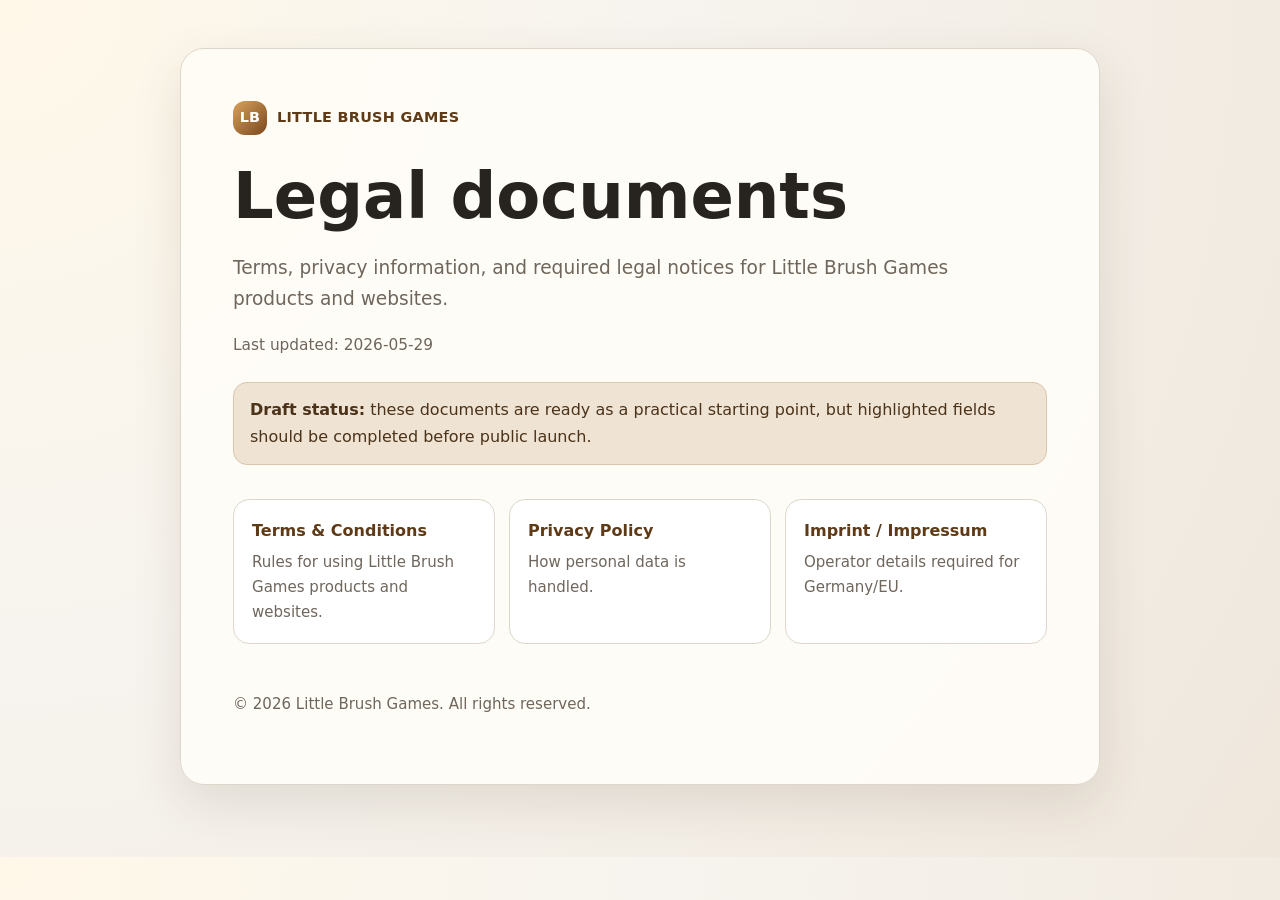
==== index.html @ 6769c015 "Add legal pages for GitHub Pages" ====
<!doctype html>
<html lang="en">
<head>
  <meta charset="utf-8">
  <meta name="viewport" content="width=device-width, initial-scale=1">
  <title>Little Brush Games — Legal</title>
  <meta name="description" content="Legal documents for Little Brush Games.">
  <link rel="stylesheet" href="styles.css">
</head>
<body>
  <main class="wrapper">
    <section class="card">
      <div class="brand"><span class="brand-mark">LB</span> Little Brush Games</div>
      <h1>Legal documents</h1>
      <p class="lead">Terms, privacy information, and required legal notices for Little Brush Games products and websites.</p>
      <p class="meta">Last updated: 2026-05-29</p>

      <div class="notice">
        <strong>Draft status:</strong> these documents are ready as a practical starting point, but highlighted fields should be completed before public launch.
      </div>

      <nav class="nav" aria-label="Legal documents">
        <a href="terms.html">Terms &amp; Conditions <span>Rules for using Little Brush Games products and websites.</span></a>
        <a href="privacy.html">Privacy Policy <span>How personal data is handled.</span></a>
        <a href="imprint.html">Imprint / Impressum <span>Operator details required for Germany/EU.</span></a>
      </nav>

      <p class="footer">© 2026 Little Brush Games. All rights reserved.</p>
    </section>
  </main>
</body>
</html>
---- styles.css ----
:root {
  color-scheme: light dark;
  --bg: #f7f4ef;
  --paper: #fffdf8;
  --ink: #27231f;
  --muted: #6f665c;
  --line: #ded6ca;
  --accent: #8a5a2b;
  --accent-dark: #5e3a17;
  --todo-bg: #fff3cd;
  --todo-ink: #5c4300;
}

* { box-sizing: border-box; }

body {
  margin: 0;
  font-family: Inter, ui-sans-serif, system-ui, -apple-system, BlinkMacSystemFont, "Segoe UI", sans-serif;
  background: radial-gradient(circle at top left, #fff8e9 0, var(--bg) 42%, #efe7dc 100%);
  color: var(--ink);
  line-height: 1.65;
}

.wrapper {
  width: min(920px, calc(100% - 32px));
  margin: 0 auto;
  padding: 48px 0 72px;
}

.card {
  background: rgba(255, 253, 248, 0.92);
  border: 1px solid var(--line);
  border-radius: 24px;
  box-shadow: 0 18px 50px rgba(73, 51, 29, 0.12);
  padding: clamp(24px, 5vw, 52px);
}

.brand {
  display: inline-flex;
  align-items: center;
  gap: 10px;
  color: var(--accent-dark);
  font-weight: 750;
  letter-spacing: 0.02em;
  text-transform: uppercase;
  font-size: 0.9rem;
}

.brand-mark {
  width: 34px;
  height: 34px;
  border-radius: 12px;
  background: linear-gradient(135deg, #d8a35d, #7b471d);
  display: inline-grid;
  place-items: center;
  color: white;
  font-weight: 900;
}

h1, h2, h3 { line-height: 1.18; }
h1 { font-size: clamp(2.1rem, 6vw, 4rem); margin: 24px 0 16px; }
h2 { font-size: clamp(1.35rem, 3vw, 1.85rem); margin-top: 42px; }
h3 { font-size: 1.1rem; margin-top: 28px; }

p, li { color: var(--ink); }
.lead { font-size: 1.16rem; color: var(--muted); max-width: 720px; }
.meta { color: var(--muted); font-size: 0.96rem; }

.nav {
  display: grid;
  grid-template-columns: repeat(auto-fit, minmax(210px, 1fr));
  gap: 14px;
  margin-top: 34px;
}

.nav a {
  display: block;
  padding: 18px;
  border: 1px solid var(--line);
  border-radius: 16px;
  background: white;
  color: var(--accent-dark);
  text-decoration: none;
  font-weight: 700;
}

.nav a span {
  display: block;
  color: var(--muted);
  font-weight: 500;
  font-size: 0.94rem;
  margin-top: 6px;
}

a { color: var(--accent-dark); }

.notice, .todo {
  border-radius: 14px;
  padding: 14px 16px;
}

.notice {
  background: #efe4d4;
  border: 1px solid #d9c6ad;
  color: #4b3219;
  margin: 24px 0;
}

.todo {
  display: inline-block;
  background: var(--todo-bg);
  color: var(--todo-ink);
  border: 1px solid #efd27a;
  font-weight: 700;
}

hr {
  border: 0;
  border-top: 1px solid var(--line);
  margin: 40px 0;
}

.footer {
  margin-top: 48px;
  color: var(--muted);
  font-size: 0.94rem;
}

@media (prefers-color-scheme: dark) {
  :root {
    --bg: #171310;
    --paper: #211b16;
    --ink: #f4eadf;
    --muted: #c8b6a3;
    --line: #3d3027;
    --accent: #d9a15a;
    --accent-dark: #f0bd78;
  }
  body { background: radial-gradient(circle at top left, #2d2117 0, var(--bg) 48%, #100d0b 100%); }
  .card { background: rgba(33, 27, 22, 0.95); }
  .nav a { background: #261f19; }
  .notice { background: #352817; border-color: #5d4728; color: #f2dcc0; }
}
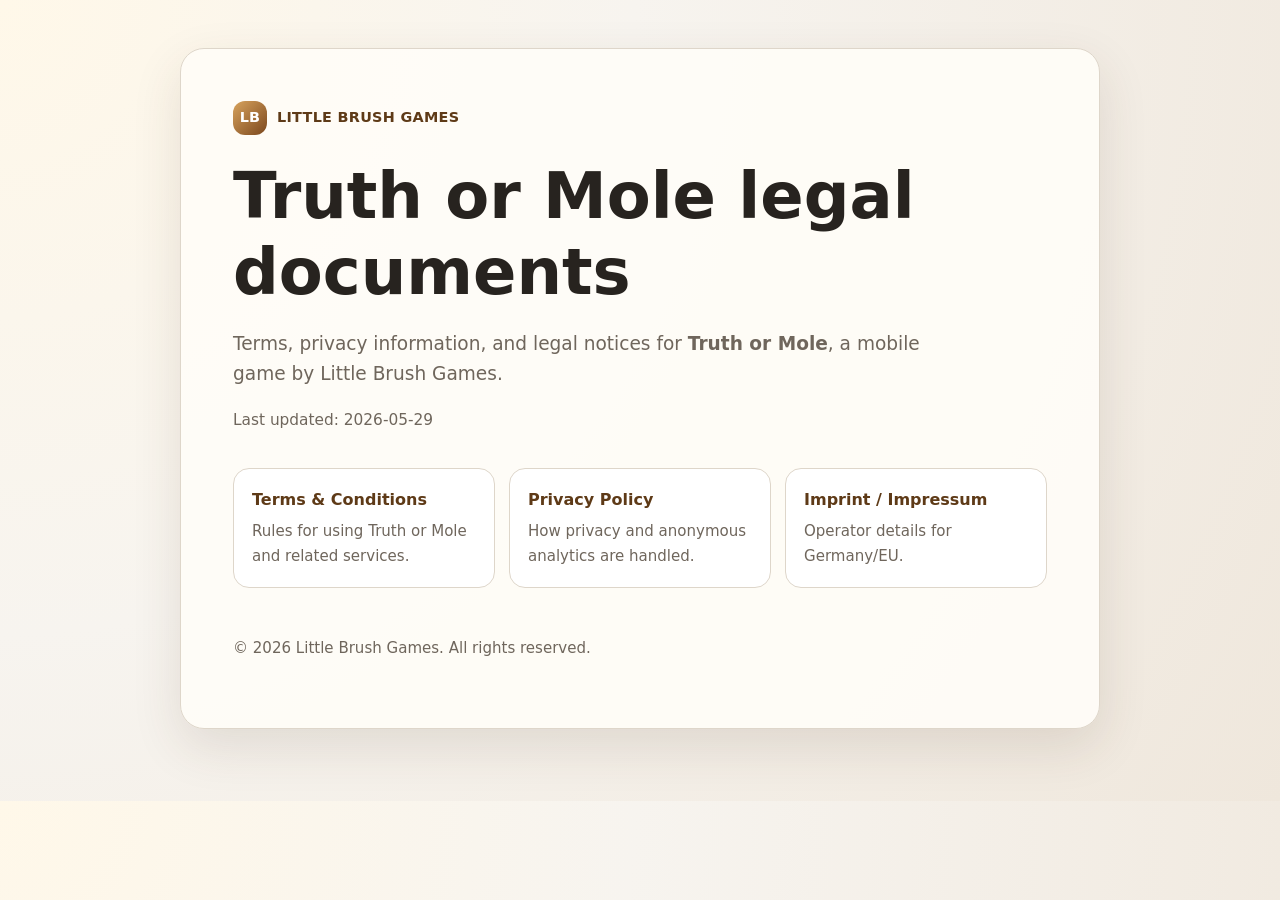
==== commit 71749c4e: "Customize legal pages for Truth or Mole" ====
--- a/index.html
+++ b/index.html
@@ -3,26 +3,22 @@
 <head>
   <meta charset="utf-8">
   <meta name="viewport" content="width=device-width, initial-scale=1">
-  <title>Little Brush Games — Legal</title>
-  <meta name="description" content="Legal documents for Little Brush Games.">
+  <title>Truth or Mole — Legal</title>
+  <meta name="description" content="Legal documents for Truth or Mole by Little Brush Games.">
   <link rel="stylesheet" href="styles.css">
 </head>
 <body>
   <main class="wrapper">
     <section class="card">
       <div class="brand"><span class="brand-mark">LB</span> Little Brush Games</div>
-      <h1>Legal documents</h1>
-      <p class="lead">Terms, privacy information, and required legal notices for Little Brush Games products and websites.</p>
+      <h1>Truth or Mole legal documents</h1>
+      <p class="lead">Terms, privacy information, and legal notices for <strong>Truth or Mole</strong>, a mobile game by Little Brush Games.</p>
       <p class="meta">Last updated: 2026-05-29</p>
 
-      <div class="notice">
-        <strong>Draft status:</strong> these documents are ready as a practical starting point, but highlighted fields should be completed before public launch.
-      </div>
-
       <nav class="nav" aria-label="Legal documents">
-        <a href="terms.html">Terms &amp; Conditions <span>Rules for using Little Brush Games products and websites.</span></a>
-        <a href="privacy.html">Privacy Policy <span>How personal data is handled.</span></a>
-        <a href="imprint.html">Imprint / Impressum <span>Operator details required for Germany/EU.</span></a>
+        <a href="terms.html">Terms &amp; Conditions <span>Rules for using Truth or Mole and related services.</span></a>
+        <a href="privacy.html">Privacy Policy <span>How privacy and anonymous analytics are handled.</span></a>
+        <a href="imprint.html">Imprint / Impressum <span>Operator details for Germany/EU.</span></a>
       </nav>
 
       <p class="footer">© 2026 Little Brush Games. All rights reserved.</p>
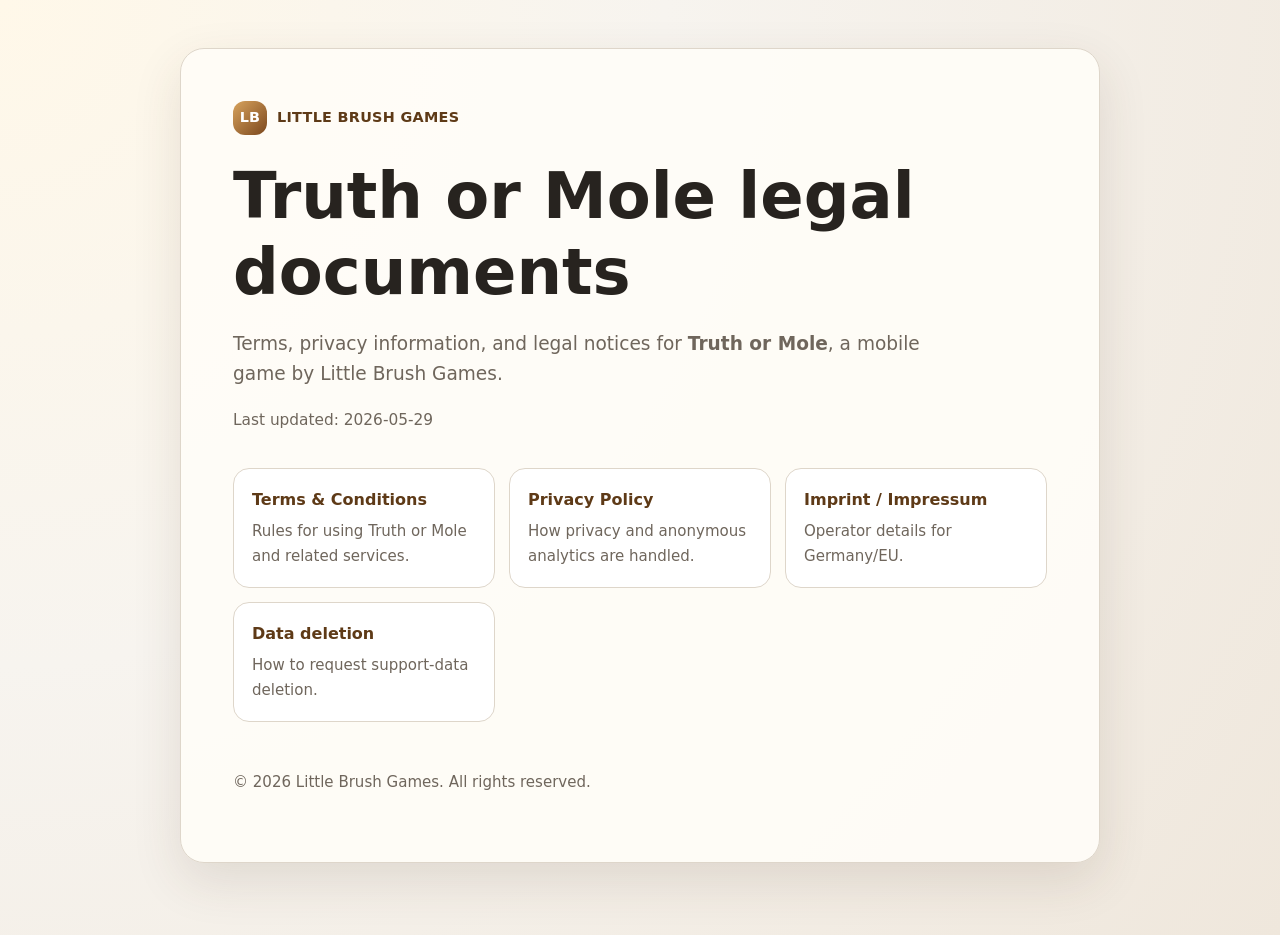
==== commit c1b0312f: "Polish legal site metadata and app store links" ====
--- a/index.html
+++ b/index.html
@@ -5,6 +5,13 @@
   <meta name="viewport" content="width=device-width, initial-scale=1">
   <title>Truth or Mole — Legal</title>
   <meta name="description" content="Legal documents for Truth or Mole by Little Brush Games.">
+  <link rel="canonical" href="https://legal.littlebrushgames.com/">
+  <meta property="og:title" content="Truth or Mole — Legal">
+  <meta property="og:description" content="Legal documents for Truth or Mole by Little Brush Games.">
+  <meta property="og:type" content="website">
+  <meta property="og:url" content="https://legal.littlebrushgames.com/">
+  <meta property="og:site_name" content="Little Brush Games">
+  <meta name="twitter:card" content="summary">
   <link rel="stylesheet" href="styles.css">
 </head>
 <body>
@@ -19,6 +26,7 @@
         <a href="terms.html">Terms &amp; Conditions <span>Rules for using Truth or Mole and related services.</span></a>
         <a href="privacy.html">Privacy Policy <span>How privacy and anonymous analytics are handled.</span></a>
         <a href="imprint.html">Imprint / Impressum <span>Operator details for Germany/EU.</span></a>
+        <a href="data-deletion.html">Data deletion <span>How to request support-data deletion.</span></a>
       </nav>
 
       <p class="footer">© 2026 Little Brush Games. All rights reserved.</p>
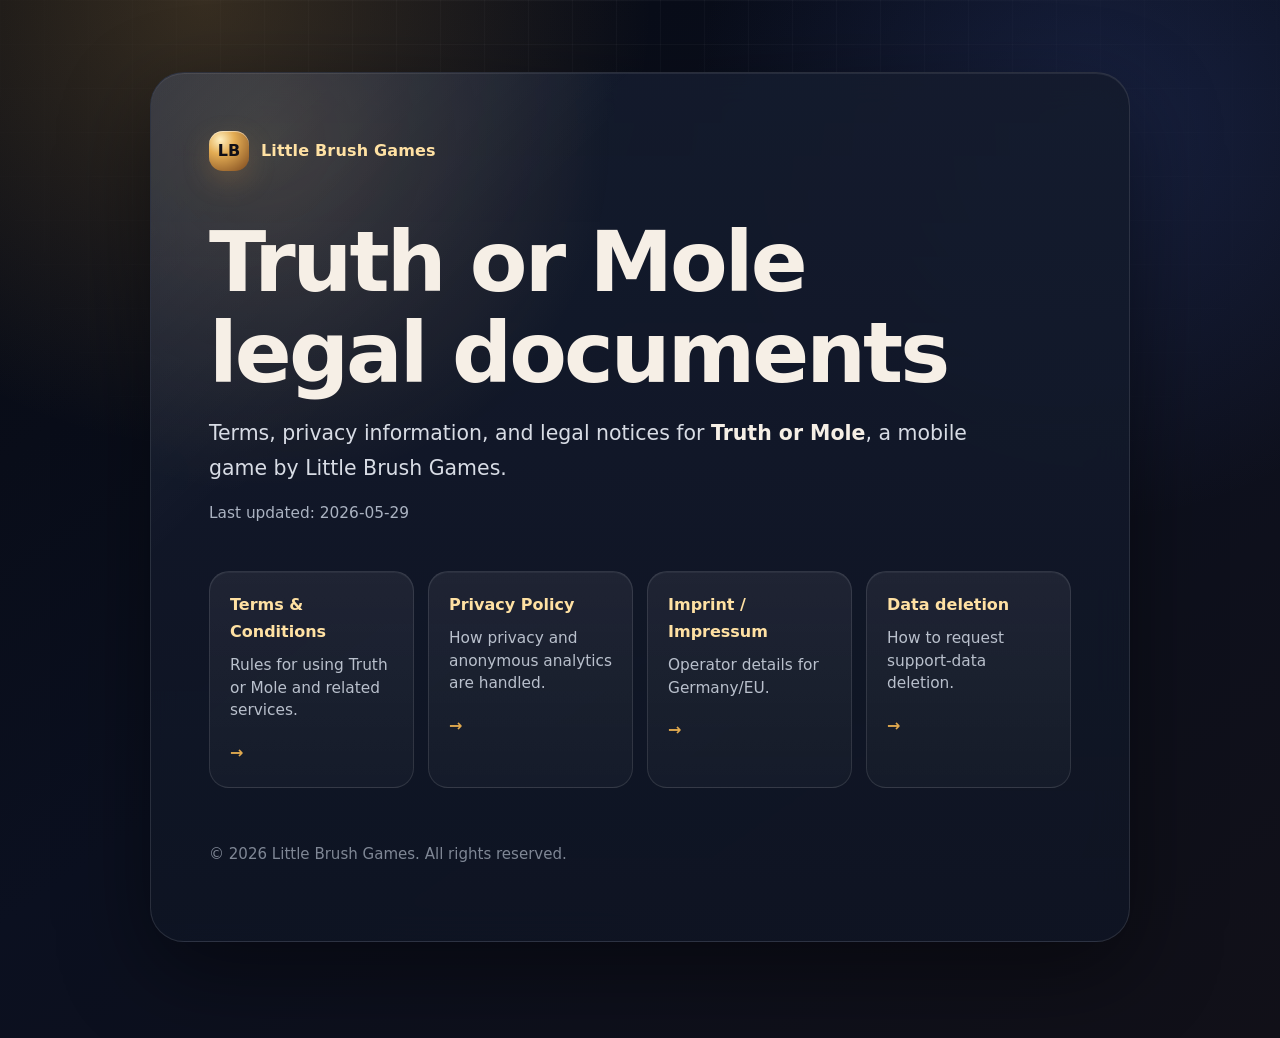
==== commit 034e44c2: "Use safer mobile typography" ====
--- a/index.html
+++ b/index.html
@@ -12,7 +12,7 @@
   <meta property="og:url" content="https://legal.littlebrushgames.com/">
   <meta property="og:site_name" content="Little Brush Games">
   <meta name="twitter:card" content="summary">
-  <link rel="stylesheet" href="styles.css">
+  <link rel="stylesheet" href="styles.css?v=20260529-typography2">
 </head>
 <body>
   <main class="wrapper">
--- a/styles.css
+++ b/styles.css
@@ -1,143 +1,306 @@
 :root {
-  color-scheme: light dark;
-  --bg: #f7f4ef;
-  --paper: #fffdf8;
-  --ink: #27231f;
-  --muted: #6f665c;
-  --line: #ded6ca;
-  --accent: #8a5a2b;
-  --accent-dark: #5e3a17;
-  --todo-bg: #fff3cd;
-  --todo-ink: #5c4300;
+  color-scheme: dark;
+  --bg: #070a12;
+  --bg-2: #0b1020;
+  --surface: rgba(15, 21, 36, 0.84);
+  --surface-strong: rgba(20, 27, 45, 0.94);
+  --surface-hover: rgba(255, 255, 255, 0.075);
+  --ink: #f6efe6;
+  --muted: #b9c0cc;
+  --soft: #7f8795;
+  --line: rgba(255, 255, 255, 0.11);
+  --line-strong: rgba(240, 190, 120, 0.28);
+  --accent: #e0a94f;
+  --accent-2: #ffe1a3;
+  --accent-dark: #f2bf65;
+  --danger: #ff7d7d;
+  --shadow: 0 30px 90px rgba(0, 0, 0, 0.45);
 }
 
 * { box-sizing: border-box; }
 
+html { min-height: 100%; }
+
 body {
+  min-height: 100%;
   margin: 0;
-  font-family: Inter, ui-sans-serif, system-ui, -apple-system, BlinkMacSystemFont, "Segoe UI", sans-serif;
-  background: radial-gradient(circle at top left, #fff8e9 0, var(--bg) 42%, #efe7dc 100%);
+  font-family: system-ui, -apple-system, BlinkMacSystemFont, "Segoe UI", Roboto, Arial, sans-serif;
+  background:
+    radial-gradient(circle at 16% 0%, rgba(224, 169, 79, 0.22) 0, transparent 30%),
+    radial-gradient(circle at 85% 12%, rgba(75, 101, 192, 0.20) 0, transparent 28%),
+    linear-gradient(145deg, var(--bg) 0%, var(--bg-2) 48%, #111018 100%);
   color: var(--ink);
-  line-height: 1.65;
+  line-height: 1.68;
+  -webkit-font-smoothing: antialiased;
+  text-rendering: auto;
+}
+
+body::before {
+  content: "";
+  position: fixed;
+  inset: 0;
+  pointer-events: none;
+  background-image:
+    linear-gradient(rgba(255,255,255,0.035) 1px, transparent 1px),
+    linear-gradient(90deg, rgba(255,255,255,0.03) 1px, transparent 1px);
+  background-size: 44px 44px;
+  mask-image: radial-gradient(circle at 50% 0%, black, transparent 72%);
 }
 
 .wrapper {
-  width: min(920px, calc(100% - 32px));
+  width: min(980px, calc(100% - 36px));
   margin: 0 auto;
-  padding: 48px 0 72px;
+  padding: clamp(24px, 6vw, 72px) 0 clamp(40px, 8vw, 96px);
 }
 
 .card {
-  background: rgba(255, 253, 248, 0.92);
+  position: relative;
+  overflow: hidden;
+  background: linear-gradient(180deg, var(--surface-strong), var(--surface));
   border: 1px solid var(--line);
-  border-radius: 24px;
-  box-shadow: 0 18px 50px rgba(73, 51, 29, 0.12);
-  padding: clamp(24px, 5vw, 52px);
-}
+  border-radius: clamp(22px, 4vw, 34px);
+  box-shadow: var(--shadow), inset 0 1px 0 rgba(255, 255, 255, 0.08);
+  padding: clamp(24px, 5.5vw, 58px);
+  backdrop-filter: blur(18px);
+}
+
+.card::before {
+  content: "";
+  position: absolute;
+  inset: 0;
+  pointer-events: none;
+  background:
+    radial-gradient(circle at 12% 8%, rgba(255, 216, 145, 0.18), transparent 30%),
+    linear-gradient(135deg, rgba(255,255,255,0.08), transparent 28%);
+  opacity: 0.9;
+}
+
+.card > * { position: relative; z-index: 1; }
 
 .brand {
   display: inline-flex;
   align-items: center;
-  gap: 10px;
-  color: var(--accent-dark);
-  font-weight: 750;
-  letter-spacing: 0.02em;
-  text-transform: uppercase;
-  font-size: 0.9rem;
-}
-
+  gap: 12px;
+  color: var(--accent-2);
+  font-weight: 650;
+  letter-spacing: 0.01em;
+  text-transform: none;
+  font-size: clamp(0.92rem, 2.2vw, 1rem);
+}
+
+.brand,
 .brand-mark {
-  width: 34px;
-  height: 34px;
-  border-radius: 12px;
-  background: linear-gradient(135deg, #d8a35d, #7b471d);
+  font-feature-settings: normal;
+  font-variant: normal;
+  font-variant-ligatures: none;
+  font-kerning: normal;
+}
+
+.brand-mark {
+  width: 40px;
+  height: 40px;
+  border-radius: 14px;
+  background:
+    radial-gradient(circle at 28% 22%, #fff0c1 0, #e4ad54 34%, #7b471d 100%);
   display: inline-grid;
   place-items: center;
-  color: white;
-  font-weight: 900;
-}
-
-h1, h2, h3 { line-height: 1.18; }
-h1 { font-size: clamp(2.1rem, 6vw, 4rem); margin: 24px 0 16px; }
-h2 { font-size: clamp(1.35rem, 3vw, 1.85rem); margin-top: 42px; }
-h3 { font-size: 1.1rem; margin-top: 28px; }
-
-p, li { color: var(--ink); }
-.lead { font-size: 1.16rem; color: var(--muted); max-width: 720px; }
-.meta { color: var(--muted); font-size: 0.96rem; }
+  color: #111018;
+  font-weight: 800;
+  letter-spacing: 0;
+  box-shadow: 0 10px 28px rgba(224, 169, 79, 0.22), inset 0 1px 0 rgba(255,255,255,0.45);
+}
+
+h1, h2, h3 {
+  line-height: 1.08;
+  letter-spacing: -0.035em;
+  text-wrap: balance;
+}
+
+h1 {
+  max-width: 820px;
+  font-size: clamp(2.35rem, 8vw, 5.25rem);
+  font-weight: 800;
+  margin: clamp(28px, 5vw, 46px) 0 18px;
+}
+
+h2 {
+  font-size: clamp(1.35rem, 3vw, 2rem);
+  margin-top: clamp(36px, 6vw, 54px);
+  padding-top: 6px;
+}
+
+h3 { font-size: 1.12rem; margin-top: 28px; }
+
+p, li { color: var(--muted); }
+
+p { margin: 0 0 16px; }
+
+li { margin: 6px 0; }
+
+strong { color: var(--ink); }
+
+.lead {
+  font-size: clamp(1.05rem, 2.5vw, 1.28rem);
+  color: #d8dce5;
+  max-width: 760px;
+}
+
+.meta {
+  color: #aab2c1;
+  font-size: 0.96rem;
+}
 
 .nav {
   display: grid;
-  grid-template-columns: repeat(auto-fit, minmax(210px, 1fr));
+  grid-template-columns: repeat(auto-fit, minmax(min(190px, 100%), 1fr));
   gap: 14px;
-  margin-top: 34px;
+  margin-top: clamp(28px, 5vw, 44px);
 }
 
 .nav a {
   display: block;
-  padding: 18px;
+  min-height: 132px;
+  padding: 20px;
   border: 1px solid var(--line);
-  border-radius: 16px;
-  background: white;
-  color: var(--accent-dark);
+  border-radius: 20px;
+  background: linear-gradient(180deg, rgba(255,255,255,0.062), rgba(255,255,255,0.026));
+  color: var(--accent-2);
   text-decoration: none;
   font-weight: 700;
-}
+  box-shadow: inset 0 1px 0 rgba(255,255,255,0.05);
+  transition: transform 180ms ease, border-color 180ms ease, background 180ms ease, box-shadow 180ms ease;
+}
+
+.nav a::after {
+  content: "→";
+  display: inline-block;
+  margin-top: 18px;
+  color: var(--accent);
+  transition: transform 180ms ease;
+}
+
+.nav a:hover,
+.nav a:focus-visible {
+  transform: translateY(-3px);
+  border-color: var(--line-strong);
+  background: linear-gradient(180deg, rgba(224,169,79,0.13), rgba(255,255,255,0.04));
+  box-shadow: 0 16px 36px rgba(0,0,0,0.24), inset 0 1px 0 rgba(255,255,255,0.08);
+}
+
+.nav a:hover::after,
+.nav a:focus-visible::after { transform: translateX(4px); }
 
 .nav a span {
   display: block;
   color: var(--muted);
-  font-weight: 500;
-  font-size: 0.94rem;
-  margin-top: 6px;
-}
-
-a { color: var(--accent-dark); }
+  font-weight: 460;
+  font-size: 0.96rem;
+  line-height: 1.48;
+  margin-top: 8px;
+}
+
+a {
+  color: var(--accent-2);
+  text-underline-offset: 0.18em;
+}
+
+a:hover { color: #fff0c1; }
+
+a:focus-visible {
+  outline: 2px solid rgba(255, 225, 163, 0.75);
+  outline-offset: 4px;
+  border-radius: 8px;
+}
 
 .notice, .todo {
-  border-radius: 14px;
-  padding: 14px 16px;
+  border-radius: 16px;
+  padding: 15px 17px;
 }
 
 .notice {
-  background: #efe4d4;
-  border: 1px solid #d9c6ad;
-  color: #4b3219;
+  background: rgba(224, 169, 79, 0.10);
+  border: 1px solid rgba(224, 169, 79, 0.24);
+  color: #f1d6a3;
   margin: 24px 0;
 }
+
+.notice p, .notice strong { color: inherit; }
 
 .todo {
   display: inline-block;
-  background: var(--todo-bg);
-  color: var(--todo-ink);
-  border: 1px solid #efd27a;
+  background: rgba(224, 169, 79, 0.16);
+  color: var(--accent-2);
+  border: 1px solid rgba(224, 169, 79, 0.32);
   font-weight: 700;
 }
 
 hr {
   border: 0;
   border-top: 1px solid var(--line);
-  margin: 40px 0;
+  margin: 42px 0;
 }
 
 .footer {
-  margin-top: 48px;
-  color: var(--muted);
+  margin-top: clamp(34px, 6vw, 54px);
+  color: var(--soft);
   font-size: 0.94rem;
 }
 
-@media (prefers-color-scheme: dark) {
+article.card {
+  max-width: 900px;
+}
+
+article.card p,
+article.card li {
+  font-size: clamp(1rem, 1.8vw, 1.045rem);
+}
+
+@media (max-width: 720px) {
+  .wrapper {
+    width: min(100% - 24px, 980px);
+    padding: 18px 0 38px;
+  }
+
+  .card {
+    border-radius: 22px;
+    padding: 22px;
+  }
+
+  .brand { gap: 10px; }
+  .brand-mark { width: 36px; height: 36px; border-radius: 12px; }
+
+  h1 { font-size: clamp(2.15rem, 12vw, 3.4rem); }
+  h2 { margin-top: 34px; }
+
+  .nav { grid-template-columns: 1fr; gap: 12px; }
+  .nav a { min-height: auto; padding: 18px; }
+  .nav a::after { margin-top: 12px; }
+}
+
+@media (prefers-reduced-motion: reduce) {
+  *, *::before, *::after {
+    scroll-behavior: auto !important;
+    transition: none !important;
+  }
+}
+
+@media print {
   :root {
-    --bg: #171310;
-    --paper: #211b16;
-    --ink: #f4eadf;
-    --muted: #c8b6a3;
-    --line: #3d3027;
-    --accent: #d9a15a;
-    --accent-dark: #f0bd78;
+    color-scheme: light;
+    --bg: #ffffff;
+    --surface: #ffffff;
+    --surface-strong: #ffffff;
+    --ink: #111111;
+    --muted: #333333;
+    --soft: #555555;
+    --line: #d8d8d8;
+    --accent: #6f470d;
+    --accent-2: #6f470d;
   }
-  body { background: radial-gradient(circle at top left, #2d2117 0, var(--bg) 48%, #100d0b 100%); }
-  .card { background: rgba(33, 27, 22, 0.95); }
-  .nav a { background: #261f19; }
-  .notice { background: #352817; border-color: #5d4728; color: #f2dcc0; }
-}
+
+  body { background: #ffffff; }
+  body::before, .card::before { display: none; }
+  .wrapper { width: 100%; padding: 0; }
+  .card { border: 0; border-radius: 0; box-shadow: none; padding: 0; }
+  .nav { display: none; }
+}
